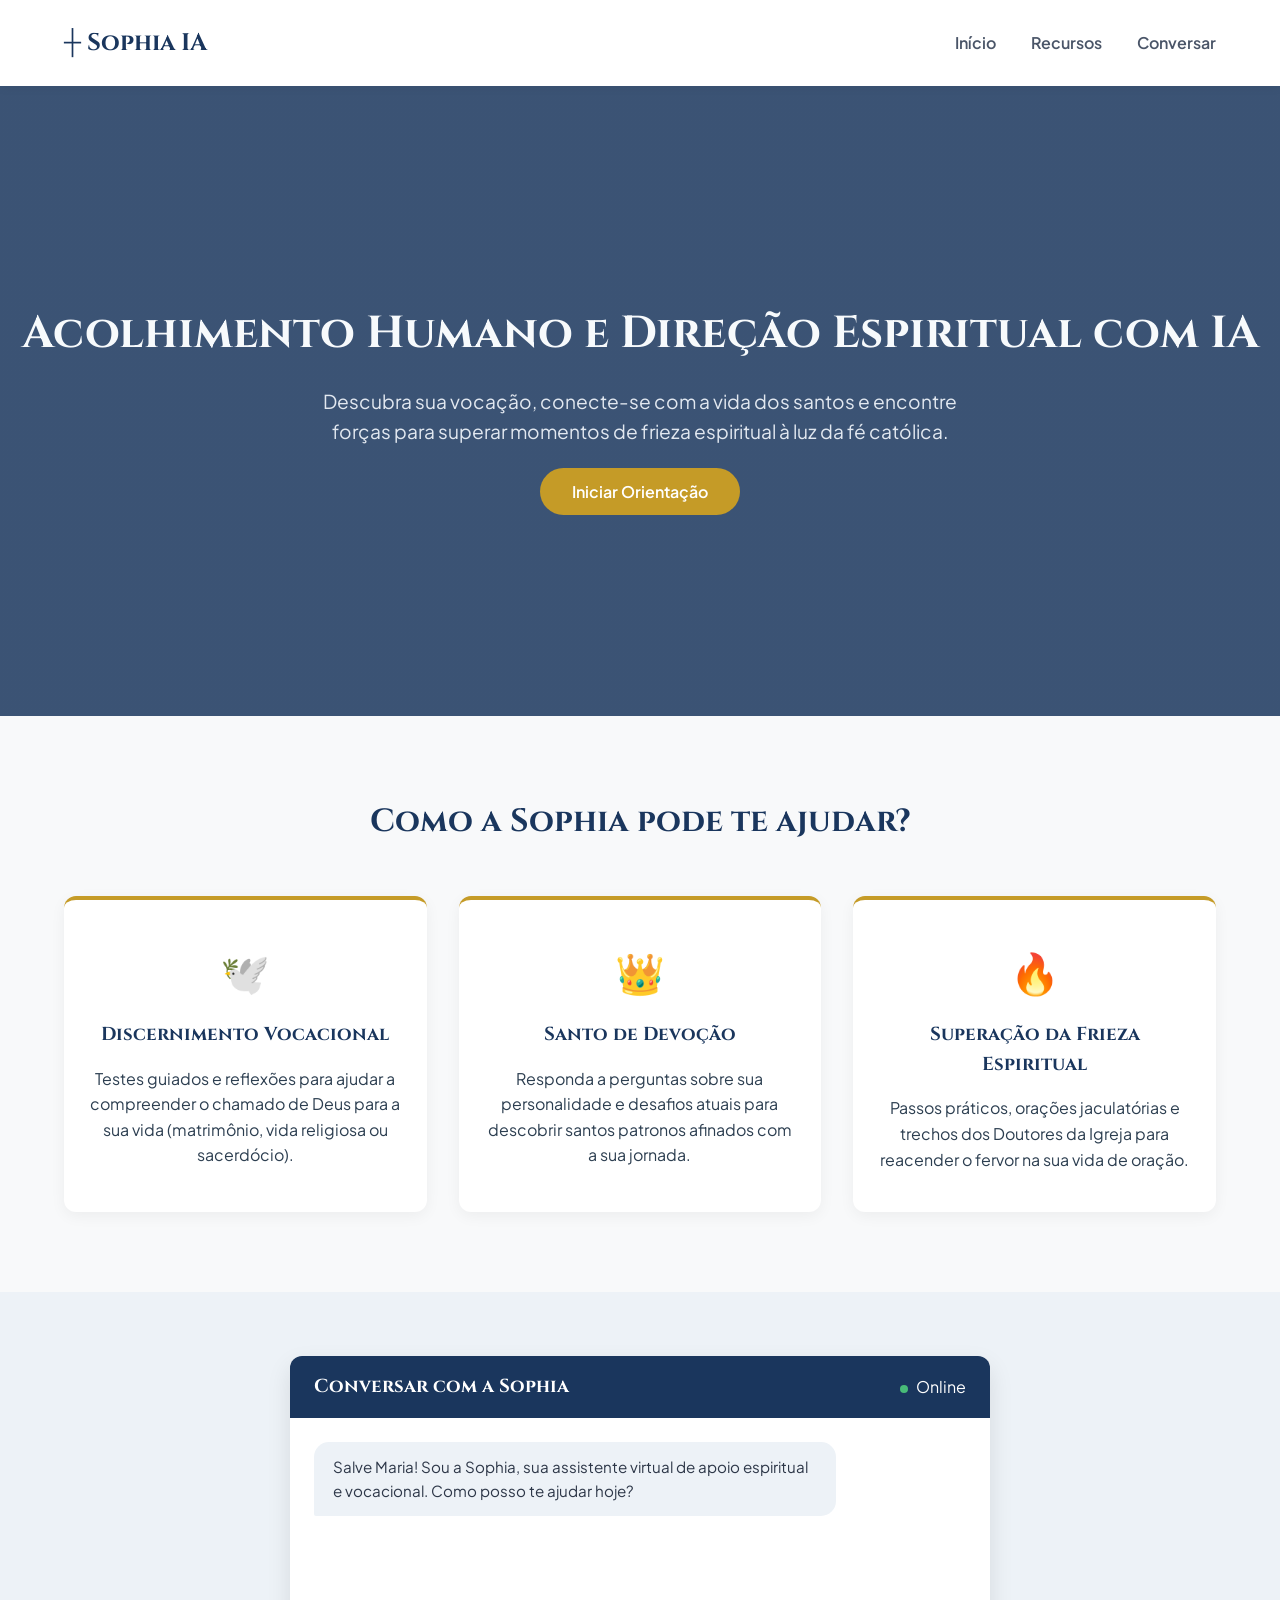
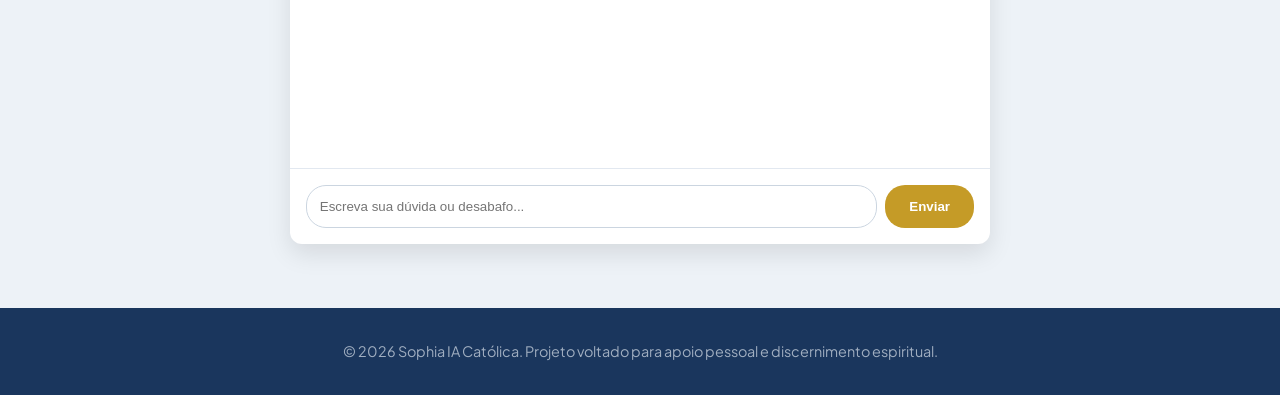
==== index.html @ 27f1e629 "1" ====
<!DOCTYPE html>
<html lang="pt-BR">
<head>
    <meta charset="UTF-8">
    <meta name="viewport" content="width=device-width, initial-scale=1.0">
    <title>Sophia - Orientação Espiritual & Vocacional</title>
    <link rel="stylesheet" href="style.css">
    <link rel="preconnect" href="https://fonts.googleapis.com">
    <link rel="preconnect" href="https://fonts.gstatic.com" crossorigin>
    <link href="https://fonts.googleapis.com/css2?family=Cinzel:wght@500;700&family=Plus+Jakarta+Sans:wght@300;400;600&display=swap" rel="stylesheet">
</head>
<body>

    <header class="navbar">
        <div class="logo">
            <span>┼</span> Sophia IA
        </div>
        <nav>
            <a href="#inicio">Início</a>
            <a href="#recursos">Recursos</a>
            <a href="#chat">Conversar</a>
        </nav>
    </header>

    <section id="inicio" class="hero">
        <div class="hero-content">
            <h1>Acolhimento Humano e Direção Espiritual com IA</h1>
            <p>Descubra sua vocação, conecte-se com a vida dos santos e encontre forças para superar momentos de frieza espiritual à luz da fé católica.</p>
            <a href="#chat" class="btn-primary">Iniciar Orientação</a>
        </div>
    </section>

    <section id="recursos" class="features">
        <h2>Como a Sophia pode te ajudar?</h2>
        <div class="cards-grid">
            <div class="card">
                <div class="card-icon">🕊️</div>
                <h3>Discernimento Vocacional</h3>
                <p>Testes guiados e reflexões para ajudar a compreender o chamado de Deus para a sua vida (matrimônio, vida religiosa ou sacerdócio).</p>
            </div>
            <div class="card">
                <div class="card-icon">👑</div>
                <h3>Santo de Devoção</h3>
                <p>Responda a perguntas sobre sua personalidade e desafios atuais para descobrir santos patronos afinados com a sua jornada.</p>
            </div>
            <div class="card">
                <div class="card-icon">🔥</div>
                <h3>Superação da Frieza Espiritual</h3>
                <p>Passos práticos, orações jaculatórias e trechos dos Doutores da Igreja para reacender o fervor na sua vida de oração.</p>
            </div>
        </div>
    </section>

    <section id="chat" class="chat-section">
        <div class="chat-container">
            <div class="chat-header">
                <h3>Conversar com a Sophia</h3>
                <span class="status"><span class="status-dot"></span> Online</span>
            </div>
            <div class="chat-messages" id="chatMessages">
                <div class="message bot">
                    <p>Salve Maria! Sou a Sophia, sua assistente virtual de apoio espiritual e vocacional. Como posso te ajudar hoje?</p>
                </div>
            </div>
            <div class="chat-input-area">
                <input type="text" id="userInput" placeholder="Escreva sua dúvida ou desabafo..." onkeypress="checkEnter(event)">
                <button onclick="sendMessage()">Enviar</button>
            </div>
        </div>
    </section>

    <footer>
        <p>&copy; 2026 Sophia IA Católica. Projeto voltado para apoio pessoal e discernimento espiritual.</p>
    </footer>

    <script src="script.js"></script>
</body>
</html>
---- style.css ----
* {
    margin: 0;
    padding: 0;
    box-sizing: border-box;
}

body {
    font-family: 'Plus Jakarta Sans', sans-serif;
    background-color: #f8f9fa;
    color: #2c3e50;
    line-height: 1.6;
}

h1, h2, h3, .logo {
    font-family: 'Cinzel', serif;
}

.navbar {
    display: flex;
    justify-content: space-between;
    align-items: center;
    padding: 1.5rem 5%;
    background-color: #ffffff;
    box-shadow: 0 2px 10px rgba(0,0,0,0.05);
    position: sticky;
    top: 0;
    z-index: 100;
}

.logo {
    font-size: 1.5rem;
    font-weight: 700;
    color: #1a365d;
}

.navbar nav a {
    margin-left: 2rem;
    text-decoration: none;
    color: #4a5568;
    font-weight: 600;
    transition: color 0.3s;
}

.navbar nav a:hover {
    color: #9b2c2c;
}

.hero {
    background: linear-gradient(rgba(26, 54, 93, 0.85), rgba(26, 54, 93, 0.85)), url('https://images.unsplash.com/photo-1548625361-185b98a0f985?auto=format&fit=crop&q=80') center/cover;
    height: 70vh;
    display: flex;
    align-items: center;
    justify-content: center;
    text-align: center;
    color: #ffffff;
    padding: 0 1rem;
}

.hero-content h1 {
    font-size: 2.8rem;
    margin-bottom: 1rem;
    color: #f7fafc;
}

.hero-content p {
    font-size: 1.2rem;
    max-width: 650px;
    margin: 0 auto 2rem;
    color: #e2e8f0;
}

.btn-primary {
    background-color: #c59b27;
    color: #ffffff;
    padding: 0.8rem 2rem;
    border-radius: 30px;
    text-decoration: none;
    font-weight: 600;
    transition: background 0.3s;
}

.btn-primary:hover {
    background-color: #a37f1e;
}

.features {
    padding: 5rem 5%;
    text-align: center;
}

.features h2 {
    font-size: 2rem;
    color: #1a365d;
    margin-bottom: 3rem;
}

.cards-grid {
    display: grid;
    grid-template-columns: repeat(auto-fit, minmax(280px, 1fr));
    gap: 2rem;
}

.card {
    background: #ffffff;
    padding: 2.5rem 1.5rem;
    border-radius: 12px;
    box-shadow: 0 4px 15px rgba(0,0,0,0.05);
    border-top: 4px solid #c59b27;
}

.card-icon {
    font-size: 2.5rem;
    margin-bottom: 1rem;
}

.card h3 {
    margin-bottom: 1rem;
    color: #1a365d;
}

.chat-section {
    padding: 4rem 5%;
    background-color: #edf2f7;
    display: flex;
    justify-content: center;
}

.chat-container {
    width: 100%;
    max-width: 700px;
    background: #ffffff;
    border-radius: 12px;
    overflow: hidden;
    box-shadow: 0 10px 25px rgba(0,0,0,0.1);
}

.chat-header {
    background: #1a365d;
    color: #ffffff;
    padding: 1rem 1.5rem;
    display: flex;
    justify-content: space-between;
    align-items: center;
}

.status-dot {
    height: 8px;
    width: 8px;
    background-color: #48bb78;
    border-radius: 50%;
    display: inline-block;
    margin-right: 5px;
}

.chat-messages {
    height: 350px;
    padding: 1.5rem;
    overflow-y: auto;
    display: flex;
    flex-direction: column;
    gap: 1rem;
}

.message {
    max-width: 80%;
    padding: 0.8rem 1.2rem;
    border-radius: 15px;
    font-size: 0.95rem;
}

.message.bot {
    background-color: #edf2f7;
    color: #2d3748;
    align-self: flex-start;
    border-bottom-left-radius: 2px;
}

.message.user {
    background-color: #1a365d;
    color: #ffffff;
    align-self: flex-end;
    border-bottom-right-radius: 2px;
}

.chat-input-area {
    display: flex;
    padding: 1rem;
    border-top: 1px solid #e2e8f0;
    gap: 0.5rem;
}

.chat-input-area input {
    flex: 1;
    padding: 0.8rem;
    border: 1px solid #cbd5e0;
    border-radius: 20px;
    outline: none;
}

.chat-input-area button {
    background: #c59b27;
    color: white;
    border: none;
    padding: 0.8rem 1.5rem;
    border-radius: 20px;
    cursor: pointer;
    font-weight: 600;
}

footer {
    text-align: center;
    padding: 2rem;
    background-color: #1a365d;
    color: #a0aec0;
    font-size: 0.9rem;
}
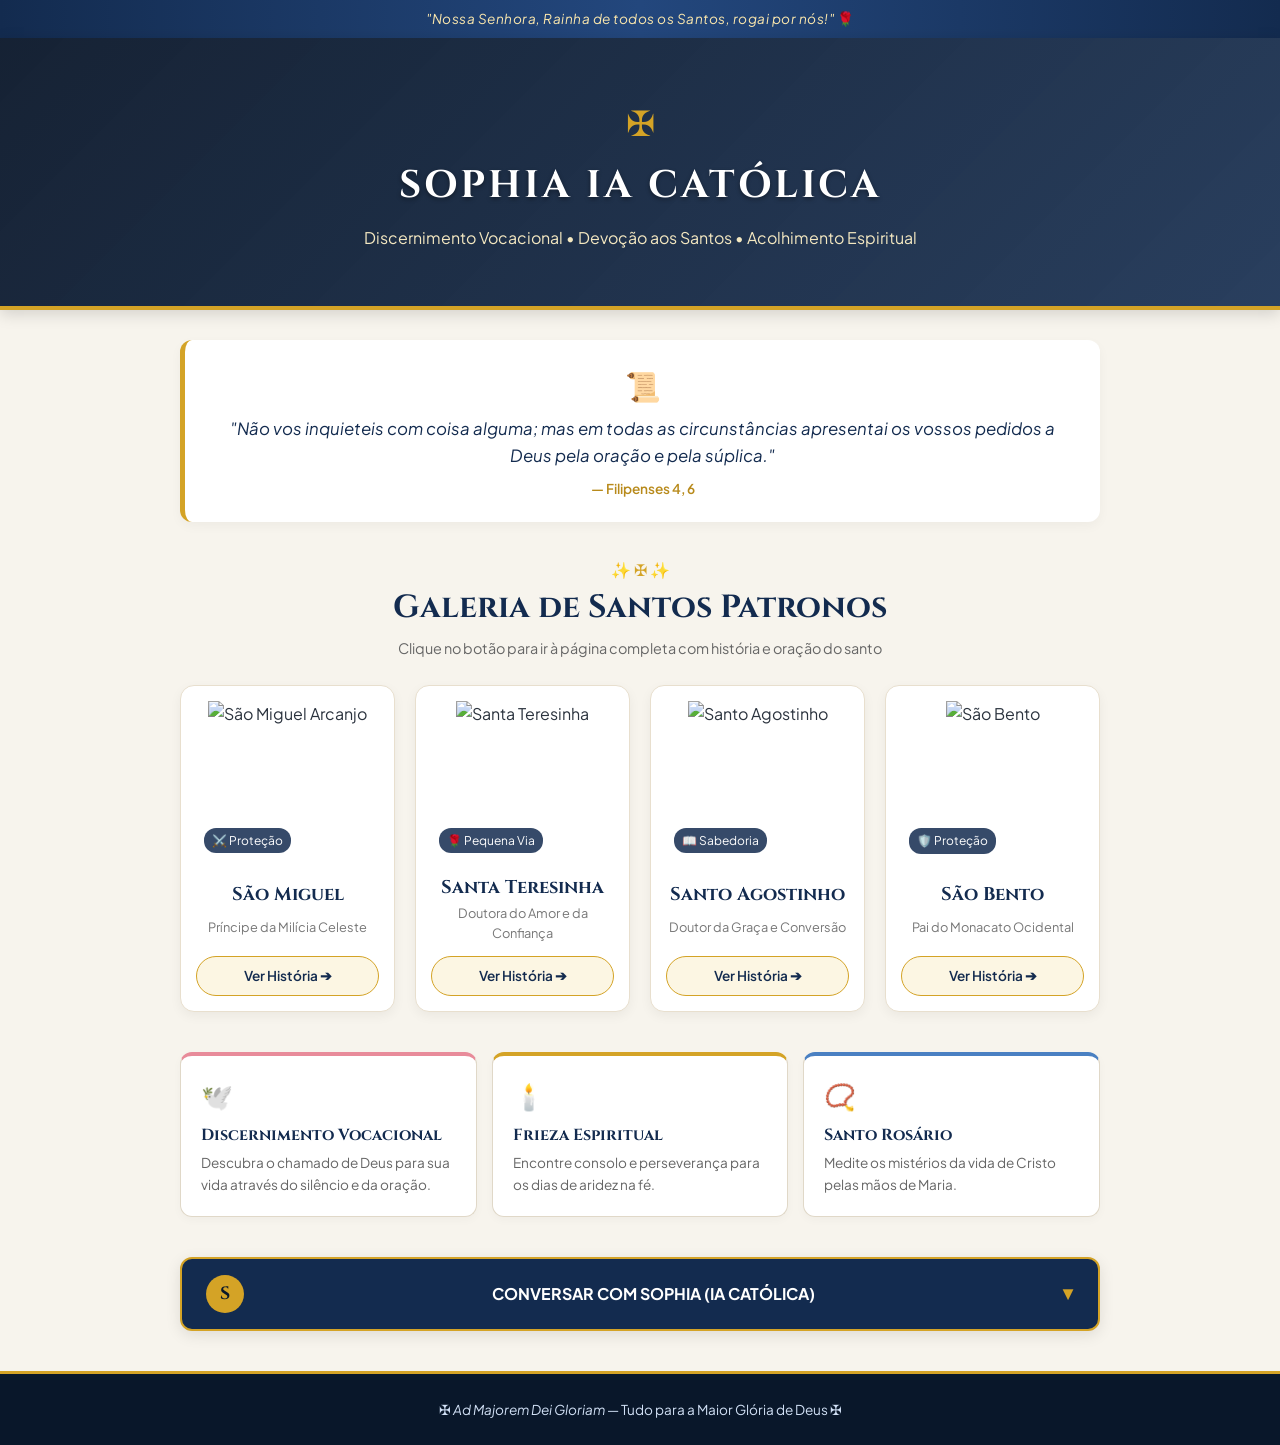
==== commit 8cdc7655: "1" ====
--- a/index.html
+++ b/index.html
@@ -3,74 +3,150 @@
 <head>
     <meta charset="UTF-8">
     <meta name="viewport" content="width=device-width, initial-scale=1.0">
-    <title>Sophia - Orientação Espiritual & Vocacional</title>
+    <title>Sophia - IA Católica & Galeria de Santos</title>
     <link rel="stylesheet" href="style.css">
     <link rel="preconnect" href="https://fonts.googleapis.com">
     <link rel="preconnect" href="https://fonts.gstatic.com" crossorigin>
-    <link href="https://fonts.googleapis.com/css2?family=Cinzel:wght@500;700&family=Plus+Jakarta+Sans:wght@300;400;600&display=swap" rel="stylesheet">
+    <link href="https://fonts.googleapis.com/css2?family=Cinzel:wght@600;700;900&family=Plus+Jakarta+Sans:wght@400;600&display=swap" rel="stylesheet">
 </head>
 <body>
 
-    <header class="navbar">
-        <div class="logo">
-            <span>┼</span> Sophia IA
+    <!-- Faixa de Boas-Vindas -->
+    <div class="top-banner">
+        <span><em>"Nossa Senhora, Rainha de todos os Santos, rogai por nós!"</em> 🌹</span>
+    </div>
+
+    <header class="header">
+        <div class="header-overlay"></div>
+        <div class="header-content">
+            <span class="sacred-cross">✠</span>
+            <h1>SOPHIA IA CATÓLICA</h1>
+            <p>Discernimento Vocacional • Devoção aos Santos • Acolhimento Espiritual</p>
         </div>
-        <nav>
-            <a href="#inicio">Início</a>
-            <a href="#recursos">Recursos</a>
-            <a href="#chat">Conversar</a>
-        </nav>
     </header>
 
-    <section id="inicio" class="hero">
-        <div class="hero-content">
-            <h1>Acolhimento Humano e Direção Espiritual com IA</h1>
-            <p>Descubra sua vocação, conecte-se com a vida dos santos e encontre forças para superar momentos de frieza espiritual à luz da fé católica.</p>
-            <a href="#chat" class="btn-primary">Iniciar Orientação</a>
-        </div>
-    </section>
+    <main class="container">
 
-    <section id="recursos" class="features">
-        <h2>Como a Sophia pode te ajudar?</h2>
-        <div class="cards-grid">
-            <div class="card">
-                <div class="card-icon">🕊️</div>
-                <h3>Discernimento Vocacional</h3>
-                <p>Testes guiados e reflexões para ajudar a compreender o chamado de Deus para a sua vida (matrimônio, vida religiosa ou sacerdócio).</p>
+        <!-- CITAÇÃO ILUSTRADA -->
+        <section class="quote-card">
+            <div class="quote-icon">📜</div>
+            <p class="quote-text">"Não vos inquieteis com coisa alguma; mas em todas as circunstâncias apresentai os vossos pedidos a Deus pela oração e pela súplica."</p>
+            <span class="quote-author">— Filipenses 4, 6</span>
+        </section>
+
+        <!-- SEÇÃO DOS SANTOS COM LINKS -->
+        <section class="santos-section">
+            <div class="section-title">
+                <span class="ornament">✨ ✠ ✨</span>
+                <h2>Galeria de Santos Patronos</h2>
+                <p class="subtitle">Clique no botão para ir à página completa com história e oração do santo</p>
             </div>
-            <div class="card">
-                <div class="card-icon">👑</div>
-                <h3>Santo de Devoção</h3>
-                <p>Responda a perguntas sobre sua personalidade e desafios atuais para descobrir santos patronos afinados com a sua jornada.</p>
-            </div>
-            <div class="card">
-                <div class="card-icon">🔥</div>
-                <h3>Superação da Frieza Espiritual</h3>
-                <p>Passos práticos, orações jaculatórias e trechos dos Doutores da Igreja para reacender o fervor na sua vida de oração.</p>
-            </div>
-        </div>
-    </section>
+            
+            <div class="santos-grid">
+                <!-- São Miguel -->
+                <div class="santo-card">
+                    <div class="santo-img-wrap">
+                        <img src="https://images.unsplash.com/photo-1548625361-185b98a0f985?auto=format&fit=crop&w=400&q=80" alt="São Miguel Arcanjo">
+                        <span class="card-badge">⚔️ Proteção</span>
+                    </div>
+                    <h3>São Miguel</h3>
+                    <p>Príncipe da Milícia Celeste</p>
+                    <a href="miguel.html" class="btn-santo">Ver História ➔</a>
+                </div>
 
-    <section id="chat" class="chat-section">
-        <div class="chat-container">
-            <div class="chat-header">
-                <h3>Conversar com a Sophia</h3>
-                <span class="status"><span class="status-dot"></span> Online</span>
-            </div>
-            <div class="chat-messages" id="chatMessages">
-                <div class="message bot">
-                    <p>Salve Maria! Sou a Sophia, sua assistente virtual de apoio espiritual e vocacional. Como posso te ajudar hoje?</p>
+                <!-- Santa Teresinha -->
+                <div class="santo-card">
+                    <div class="santo-img-wrap">
+                        <img src="https://images.unsplash.com/photo-1518709268805-4e9042af9f23?auto=format&fit=crop&w=400&q=80" alt="Santa Teresinha">
+                        <span class="card-badge">🌹 Pequena Via</span>
+                    </div>
+                    <h3>Santa Teresinha</h3>
+                    <p>Doutora do Amor e da Confiança</p>
+                    <a href="teresinha.html" class="btn-santo">Ver História ➔</a>
+                </div>
+
+                <!-- Santo Agostinho -->
+                <div class="santo-card">
+                    <div class="santo-img-wrap">
+                        <img src="https://images.unsplash.com/photo-1455390582262-044cdead277a?auto=format&fit=crop&w=400&q=80" alt="Santo Agostinho">
+                        <span class="card-badge">📖 Sabedoria</span>
+                    </div>
+                    <h3>Santo Agostinho</h3>
+                    <p>Doutor da Graça e Conversão</p>
+                    <a href="agostinho.html" class="btn-santo">Ver História ➔</a>
+                </div>
+
+                <!-- São Bento -->
+                <div class="santo-card">
+                    <div class="santo-img-wrap">
+                        <img src="https://images.unsplash.com/photo-1519817650390-64a93db51149?auto=format&fit=crop&w=400&q=80" alt="São Bento">
+                        <span class="card-badge">🛡️ Proteção</span>
+                    </div>
+                    <h3>São Bento</h3>
+                    <p>Pai do Monacato Ocidental</p>
+                    <a href="bento.html" class="btn-santo">Ver História ➔</a>
                 </div>
             </div>
-            <div class="chat-input-area">
-                <input type="text" id="userInput" placeholder="Escreva sua dúvida ou desabafo..." onkeypress="checkEnter(event)">
-                <button onclick="sendMessage()">Enviar</button>
+        </section>
+
+        <!-- CARTÕES DE INSPIRAÇÃO RÁPIDA -->
+        <section class="inspiration-grid">
+            <div class="insp-card pink">
+                <span class="insp-icon">🕊️</span>
+                <h4>Discernimento Vocacional</h4>
+                <p>Descubra o chamado de Deus para sua vida através do silêncio e da oração.</p>
             </div>
-        </div>
-    </section>
+            <div class="insp-card gold">
+                <span class="insp-icon">🕯️</span>
+                <h4>Frieza Espiritual</h4>
+                <p>Encontre consolo e perseverança para os dias de aridez na fé.</p>
+            </div>
+            <div class="insp-card blue">
+                <span class="insp-icon">📿</span>
+                <h4>Santo Rosário</h4>
+                <p>Medite os mistérios da vida de Cristo pelas mãos de Maria.</p>
+            </div>
+        </section>
 
-    <footer>
-        <p>&copy; 2026 Sophia IA Católica. Projeto voltado para apoio pessoal e discernimento espiritual.</p>
+        <!-- CHAT EXPANSÍVEL DA SOPHIA -->
+        <section class="chat-section">
+            <!-- Botão Principal de Abrir o Chat -->
+            <button class="chat-toggle-btn" onclick="toggleChat()">
+                <div class="avatar-circle">S</div>
+                <span>CONVERSAR COM SOPHIA (IA CATÓLICA)</span>
+                <span class="toggle-icon" id="toggleIcon">▼</span>
+            </button>
+
+            <!-- Caixa de Chat (Escondida por padrão até clicar) -->
+            <div class="chat-box" id="chatBox">
+                <div class="chat-header">
+                    <div class="chat-header-info">
+                        <div class="avatar-circle">S</div>
+                        <div>
+                            <span class="chat-title">Sophia IA</span>
+                            <span class="chat-subtitle">Orientação & Acolhimento Católica</span>
+                        </div>
+                    </div>
+                    <span class="badge-online">Online ✨</span>
+                </div>
+                
+                <div class="chat-messages" id="chatMessages">
+                    <div class="message bot">
+                        Salve Maria! 🌹 Sou a Sophia, sua assistente virtual católica. Como posso te acompanhar hoje? Fique à vontade para perguntar sobre vocação, santos ou pedir conselhos espirituais!
+                    </div>
+                </div>
+
+                <div class="chat-input-area">
+                    <input type="text" id="userInput" placeholder="Escreva seu pedido, dúvida ou desabafo..." onkeypress="checkEnter(event)">
+                    <button onclick="enviarMensagem()">Enviar ✨</button>
+                </div>
+            </div>
+        </section>
+
+    </main>
+
+    <footer class="footer">
+        <p>✠ <em>Ad Majorem Dei Gloriam</em> — Tudo para a Maior Glória de Deus ✠</p>
     </footer>
 
     <script src="script.js"></script>
--- a/style.css
+++ b/style.css
@@ -2,215 +2,428 @@
     margin: 0;
     padding: 0;
     box-sizing: border-box;
+    font-family: 'Plus Jakarta Sans', sans-serif;
+}
+
+:root {
+    --blue-dark: #09172a;
+    --blue-sacred: #132b4f;
+    --gold: #d4a326;
+    --gold-hover: #b88a1b;
+    --gold-soft: #fcf6e3;
+    --bg-color: #f7f4ed;
+    --card-bg: #ffffff;
+    --text-color: #2b333e;
 }
 
 body {
-    font-family: 'Plus Jakarta Sans', sans-serif;
-    background-color: #f8f9fa;
-    color: #2c3e50;
+    background-color: var(--bg-color);
+    color: var(--text-color);
     line-height: 1.6;
 }
 
-h1, h2, h3, .logo {
-    font-family: 'Cinzel', serif;
-}
-
-.navbar {
+/* FAIXA SUPERIOR */
+.top-banner {
+    background: linear-gradient(90deg, #132b4f, #23477d, #132b4f);
+    color: #fce8ad;
+    text-align: center;
+    padding: 8px 15px;
+    font-size: 0.85rem;
+    letter-spacing: 0.5px;
+}
+
+/* HEADER */
+.header {
+    background: linear-gradient(135deg, rgba(9, 23, 42, 0.95), rgba(19, 43, 79, 0.9)), url('https://images.unsplash.com/photo-1548625361-185b98a0f985?auto=format&fit=crop&w=1200&q=80') center/cover;
+    color: white;
+    text-align: center;
+    padding: 3.5rem 1rem;
+    border-bottom: 4px solid var(--gold);
+    box-shadow: 0 4px 15px rgba(0,0,0,0.15);
+}
+
+.sacred-cross {
+    font-size: 2.2rem;
+    color: var(--gold);
+    display: block;
+    margin-bottom: 5px;
+}
+
+.header h1 {
+    font-family: 'Cinzel', serif;
+    font-size: 2.4rem;
+    letter-spacing: 3px;
+    color: #ffffff;
+    text-shadow: 0 2px 4px rgba(0,0,0,0.4);
+}
+
+.header p {
+    color: #f4e8c1;
+    font-size: 1rem;
+    margin-top: 8px;
+}
+
+.container {
+    max-width: 950px;
+    margin: 30px auto;
+    padding: 0 15px;
+}
+
+/* CITAÇÃO ILUSTRADA */
+.quote-card {
+    background: #ffffff;
+    border-left: 5px solid var(--gold);
+    border-radius: 12px;
+    padding: 22px 25px;
+    margin-bottom: 35px;
+    box-shadow: 0 4px 12px rgba(0,0,0,0.04);
+    display: flex;
+    flex-direction: column;
+    align-items: center;
+    text-align: center;
+}
+
+.quote-icon {
+    font-size: 1.8rem;
+    margin-bottom: 8px;
+}
+
+.quote-text {
+    font-style: italic;
+    color: var(--blue-sacred);
+    font-size: 1.05rem;
+}
+
+.quote-author {
+    font-weight: 600;
+    color: var(--gold-hover);
+    font-size: 0.85rem;
+    margin-top: 8px;
+}
+
+/* SEÇÃO DOS SANTOS */
+.santos-section {
+    margin-bottom: 40px;
+}
+
+.section-title {
+    text-align: center;
+    margin-bottom: 25px;
+}
+
+.ornament {
+    color: var(--gold);
+    font-size: 1rem;
+}
+
+.section-title h2 {
+    font-family: 'Cinzel', serif;
+    color: var(--blue-sacred);
+    font-size: 2rem;
+}
+
+.subtitle {
+    font-size: 0.9rem;
+    color: #666;
+    margin-top: 4px;
+}
+
+.santos-grid {
+    display: grid;
+    grid-template-columns: repeat(auto-fit, minmax(200px, 1fr));
+    gap: 20px;
+}
+
+.santo-card {
+    background: var(--card-bg);
+    border: 1px solid #e8dfce;
+    border-radius: 14px;
+    padding: 15px;
+    text-align: center;
+    box-shadow: 0 4px 12px rgba(0,0,0,0.05);
+    transition: transform 0.3s ease, box-shadow 0.3s ease;
+    display: flex;
+    flex-direction: column;
+    justify-content: space-between;
+}
+
+.santo-card:hover {
+    transform: translateY(-6px);
+    box-shadow: 0 8px 20px rgba(212, 163, 38, 0.25);
+    border-color: var(--gold);
+}
+
+.santo-img-wrap {
+    position: relative;
+    width: 100%;
+    height: 160px;
+    border-radius: 10px;
+    overflow: hidden;
+    margin-bottom: 12px;
+}
+
+.santo-img-wrap img {
+    width: 100%;
+    height: 100%;
+    object-fit: cover;
+    transition: transform 0.4s;
+}
+
+.santo-card:hover .santo-img-wrap img {
+    transform: scale(1.08);
+}
+
+.card-badge {
+    position: absolute;
+    bottom: 8px;
+    left: 8px;
+    background: rgba(19, 43, 79, 0.85);
+    color: #ffffff;
+    font-size: 0.75rem;
+    padding: 3px 8px;
+    border-radius: 12px;
+    backdrop-filter: blur(4px);
+}
+
+.santo-card h3 {
+    font-family: 'Cinzel', serif;
+    color: var(--blue-sacred);
+    font-size: 1.15rem;
+}
+
+.santo-card p {
+    font-size: 0.8rem;
+    color: #777;
+    margin-bottom: 12px;
+}
+
+.btn-santo {
+    background: var(--gold-soft);
+    color: var(--blue-sacred);
+    border: 1px solid var(--gold);
+    padding: 8px 14px;
+    border-radius: 20px;
+    font-size: 0.85rem;
+    font-weight: 600;
+    text-decoration: none;
+    display: inline-block;
+    transition: background 0.2s, color 0.2s;
+}
+
+.btn-santo:hover {
+    background: var(--gold);
+    color: white;
+}
+
+/* CARTÕES DE INSPIRAÇÃO */
+.inspiration-grid {
+    display: grid;
+    grid-template-columns: repeat(auto-fit, minmax(250px, 1fr));
+    gap: 15px;
+    margin-bottom: 40px;
+}
+
+.insp-card {
+    padding: 20px;
+    border-radius: 12px;
+    background: white;
+    border: 1px solid #e0d8c8;
+    box-shadow: 0 3px 10px rgba(0,0,0,0.03);
+}
+
+.insp-card.pink { border-top: 4px solid #e88b9a; }
+.insp-card.gold { border-top: 4px solid var(--gold); }
+.insp-card.blue { border-top: 4px solid #4a80c2; }
+
+.insp-icon {
+    font-size: 1.6rem;
+    display: block;
+    margin-bottom: 6px;
+}
+
+.insp-card h4 {
+    font-family: 'Cinzel', serif;
+    color: var(--blue-sacred);
+    font-size: 1rem;
+    margin-bottom: 4px;
+}
+
+.insp-card p {
+    font-size: 0.85rem;
+    color: #666;
+}
+
+/* CHAT SECTION EXPANSÍVEL */
+.chat-section {
+    margin-bottom: 40px;
+}
+
+.chat-toggle-btn {
+    width: 100%;
+    background-color: var(--blue-sacred);
+    color: white;
+    border: 2px solid var(--gold);
+    padding: 16px 24px;
+    border-radius: 12px;
+    font-size: 1rem;
+    font-weight: bold;
+    cursor: pointer;
+    display: flex;
+    align-items: center;
+    justify-content: space-between;
+    box-shadow: 0 4px 15px rgba(0,0,0,0.1);
+    transition: background 0.3s, transform 0.2s;
+}
+
+.chat-toggle-btn:hover {
+    background-color: var(--blue-dark);
+    transform: translateY(-2px);
+}
+
+.avatar-circle {
+    width: 38px;
+    height: 38px;
+    background: var(--gold);
+    color: var(--blue-dark);
+    font-family: 'Cinzel', serif;
+    font-weight: 700;
+    border-radius: 50%;
+    display: flex;
+    align-items: center;
+    justify-content: center;
+    font-size: 1.1rem;
+}
+
+.toggle-icon {
+    font-size: 0.9rem;
+    color: var(--gold);
+    transition: transform 0.3s;
+}
+
+.chat-box {
+    display: none; /* Inicia oculto */
+    background: var(--card-bg);
+    border-radius: 16px;
+    border: 1px solid #dfd5c3;
+    box-shadow: 0 8px 25px rgba(0,0,0,0.07);
+    overflow: hidden;
+    margin-top: 15px;
+}
+
+.chat-box.open {
+    display: block; /* Abre ao clicar no botão */
+}
+
+.chat-header {
+    background: var(--blue-sacred);
+    color: white;
+    padding: 16px 20px;
     display: flex;
     justify-content: space-between;
     align-items: center;
-    padding: 1.5rem 5%;
-    background-color: #ffffff;
-    box-shadow: 0 2px 10px rgba(0,0,0,0.05);
-    position: sticky;
-    top: 0;
-    z-index: 100;
-}
-
-.logo {
-    font-size: 1.5rem;
-    font-weight: 700;
-    color: #1a365d;
-}
-
-.navbar nav a {
-    margin-left: 2rem;
-    text-decoration: none;
-    color: #4a5568;
-    font-weight: 600;
-    transition: color 0.3s;
-}
-
-.navbar nav a:hover {
-    color: #9b2c2c;
-}
-
-.hero {
-    background: linear-gradient(rgba(26, 54, 93, 0.85), rgba(26, 54, 93, 0.85)), url('https://images.unsplash.com/photo-1548625361-185b98a0f985?auto=format&fit=crop&q=80') center/cover;
-    height: 70vh;
+    border-bottom: 3px solid var(--gold);
+}
+
+.chat-header-info {
     display: flex;
     align-items: center;
-    justify-content: center;
-    text-align: center;
-    color: #ffffff;
-    padding: 0 1rem;
-}
-
-.hero-content h1 {
-    font-size: 2.8rem;
-    margin-bottom: 1rem;
-    color: #f7fafc;
-}
-
-.hero-content p {
-    font-size: 1.2rem;
-    max-width: 650px;
-    margin: 0 auto 2rem;
-    color: #e2e8f0;
-}
-
-.btn-primary {
-    background-color: #c59b27;
-    color: #ffffff;
-    padding: 0.8rem 2rem;
-    border-radius: 30px;
-    text-decoration: none;
-    font-weight: 600;
-    transition: background 0.3s;
-}
-
-.btn-primary:hover {
-    background-color: #a37f1e;
-}
-
-.features {
-    padding: 5rem 5%;
-    text-align: center;
-}
-
-.features h2 {
-    font-size: 2rem;
-    color: #1a365d;
-    margin-bottom: 3rem;
-}
-
-.cards-grid {
-    display: grid;
-    grid-template-columns: repeat(auto-fit, minmax(280px, 1fr));
-    gap: 2rem;
-}
-
-.card {
-    background: #ffffff;
-    padding: 2.5rem 1.5rem;
-    border-radius: 12px;
-    box-shadow: 0 4px 15px rgba(0,0,0,0.05);
-    border-top: 4px solid #c59b27;
-}
-
-.card-icon {
-    font-size: 2.5rem;
-    margin-bottom: 1rem;
-}
-
-.card h3 {
-    margin-bottom: 1rem;
-    color: #1a365d;
-}
-
-.chat-section {
-    padding: 4rem 5%;
-    background-color: #edf2f7;
-    display: flex;
-    justify-content: center;
-}
-
-.chat-container {
-    width: 100%;
-    max-width: 700px;
-    background: #ffffff;
-    border-radius: 12px;
-    overflow: hidden;
-    box-shadow: 0 10px 25px rgba(0,0,0,0.1);
-}
-
-.chat-header {
-    background: #1a365d;
-    color: #ffffff;
-    padding: 1rem 1.5rem;
-    display: flex;
-    justify-content: space-between;
-    align-items: center;
-}
-
-.status-dot {
-    height: 8px;
-    width: 8px;
-    background-color: #48bb78;
-    border-radius: 50%;
-    display: inline-block;
-    margin-right: 5px;
+    gap: 12px;
+}
+
+.chat-title {
+    font-family: 'Cinzel', serif;
+    font-size: 1.05rem;
+    display: block;
+}
+
+.chat-subtitle {
+    font-size: 0.75rem;
+    color: #d1e0f5;
+}
+
+.badge-online {
+    background: rgba(255,255,255,0.15);
+    color: #fff;
+    font-size: 0.75rem;
+    padding: 4px 10px;
+    border-radius: 12px;
 }
 
 .chat-messages {
-    height: 350px;
-    padding: 1.5rem;
+    height: 380px;
+    padding: 20px;
     overflow-y: auto;
     display: flex;
     flex-direction: column;
-    gap: 1rem;
+    gap: 12px;
+    background-color: #faf7f2;
 }
 
 .message {
     max-width: 80%;
-    padding: 0.8rem 1.2rem;
-    border-radius: 15px;
+    padding: 14px 18px;
+    border-radius: 12px;
     font-size: 0.95rem;
+    line-height: 1.5;
 }
 
 .message.bot {
-    background-color: #edf2f7;
-    color: #2d3748;
+    background-color: #ffffff;
+    color: var(--text-color);
     align-self: flex-start;
-    border-bottom-left-radius: 2px;
+    border-left: 4px solid var(--gold);
+    box-shadow: 0 2px 8px rgba(0,0,0,0.04);
 }
 
 .message.user {
-    background-color: #1a365d;
-    color: #ffffff;
+    background-color: var(--blue-sacred);
+    color: white;
     align-self: flex-end;
-    border-bottom-right-radius: 2px;
 }
 
 .chat-input-area {
     display: flex;
-    padding: 1rem;
-    border-top: 1px solid #e2e8f0;
-    gap: 0.5rem;
+    padding: 14px;
+    border-top: 1px solid #e8e2d5;
+    background: white;
+    gap: 10px;
 }
 
 .chat-input-area input {
     flex: 1;
-    padding: 0.8rem;
-    border: 1px solid #cbd5e0;
-    border-radius: 20px;
+    padding: 12px 16px;
+    border: 1px solid #ccc;
+    border-radius: 25px;
     outline: none;
+    font-size: 0.95rem;
+}
+
+.chat-input-area input:focus {
+    border-color: var(--gold);
 }
 
 .chat-input-area button {
-    background: #c59b27;
+    background: var(--gold);
     color: white;
     border: none;
-    padding: 0.8rem 1.5rem;
-    border-radius: 20px;
+    padding: 12px 24px;
+    border-radius: 25px;
     cursor: pointer;
-    font-weight: 600;
-}
-
-footer {
-    text-align: center;
-    padding: 2rem;
-    background-color: #1a365d;
-    color: #a0aec0;
-    font-size: 0.9rem;
+    font-weight: bold;
+    transition: background 0.2s;
+}
+
+.chat-input-area button:hover {
+    background: var(--gold-hover);
+}
+
+/* FOOTER */
+.footer {
+    text-align: center;
+    padding: 25px 15px;
+    margin-top: 40px;
+    background-color: var(--blue-dark);
+    color: #d1e0f5;
+    font-size: 0.85rem;
+    border-top: 3px solid var(--gold);
 }
